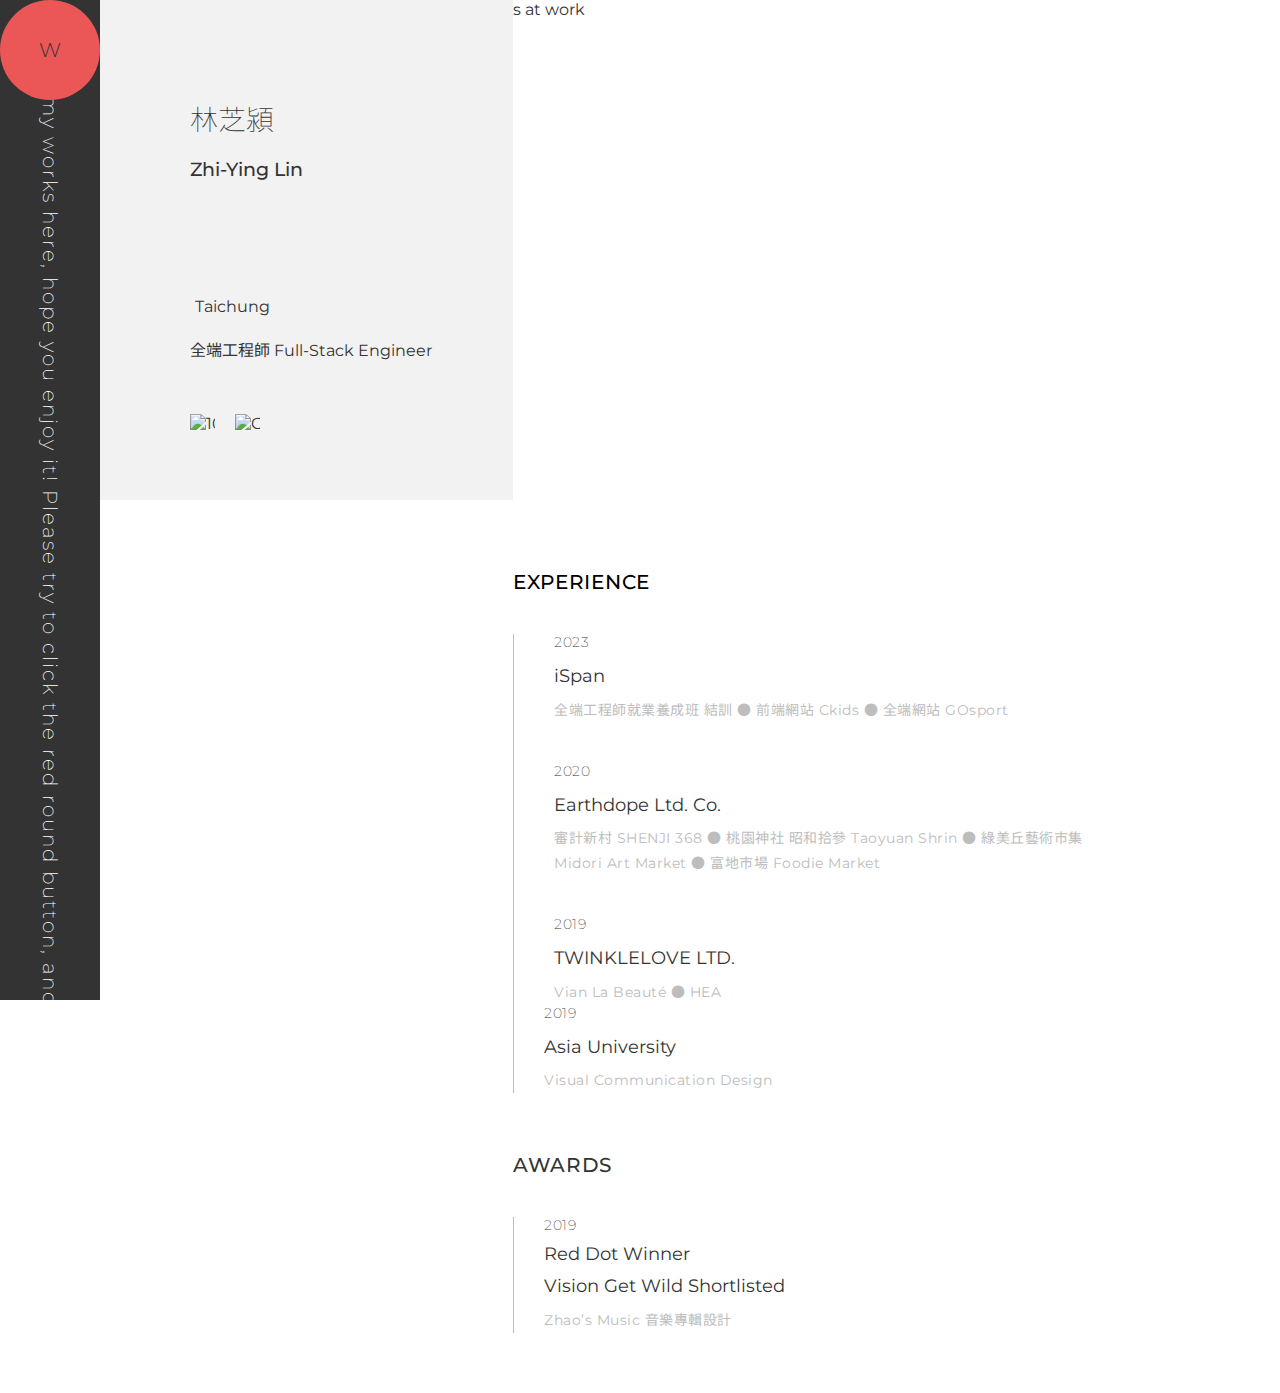
==== index.html @ 42dc17e5 "add href" ====
<!DOCTYPE html>
<html>
  <head>
    <meta charset="UTF-8">
    <meta http-equiv="X-UA-Compatible" content="IE=edge">
    <meta name="viewport" content="width=device-width, initial-scale=1.0">
    <!-- Web Title -->
    <title>0zzzzzz1</title>
    <link rel="icon" href="/img/web.ico" />
    <!-- CSS -->
    <link rel="stylesheet" href="./css/all.css" />
    <!-- Google font -->
    <link rel="preconnect" href="https://fonts.googleapis.com"><link rel="preconnect" href="https://fonts.gstatic.com" crossorigin><link href="https://fonts.googleapis.com/css2?family=Noto+Sans+JP&display=swap" rel="stylesheet">
    <link rel="preconnect" href="https://fonts.googleapis.com"><link rel="preconnect" href="https://fonts.gstatic.com" crossorigin><link href="https://fonts.googleapis.com/css2?family=Montserrat:wght@100;200;300;400;500;600;700&display=swap" rel="stylesheet">
    <!-- icon -->
    <script src="https://kit.fontawesome.com/eb952b4105.js" crossorigin="anonymous"></script>
  </head>
  <body>

    <!-- 切換頁面 -->
    <div class="btn toworks" onclick="changePage('works')">W</div>
    <div class="btn toabout" onclick="changePage('about')">A</div>

    <!-- 跑馬燈 -->
    <div class="marquee">
        <p>Welcome and wish you have a nice day. &#124;&#8226;&apos;-&apos;&#8226;&#41;&nbsp;&#10023; I'll be sharing my works here, hope you enjoy it! Please try to click the red round button, and you will arrive at the page where the works are displayed. &leftarrow; &leftarrow;</p>
    </div>

    <!-- 基本資料 -->
    <div class="page aboutPage">
        <div class="main" id="about">

            <!-- 基本資料 -->
            <div class="basic">
                <div>林芝潁</div>
                <div>Zhi-Ying Lin</div>
                <div>
                    <i class="fa-solid fa-location-dot" 
                       style="color: #333333; 
                              margin-right: 5px;"></i>
                    Taichung
                </div>
                <div>全端工程師 Full-Stack Engineer</div>
                <div class='linkImg'>
                    <a href="https://pda.104.com.tw/profile/share/6PsJTWOO7gX6XTLfc1FWSlxRNnK8OtLq" target="_blank">
                        <img src="./img/104.png" alt="104 Resume Link" />
                    </a>
                </div>
                <div class='linkImg'>
                    <a href="https://github.com/0zzzzzz1?tab=repositories" target="_blank">
                        <img src="./img/github.png" alt="GitHub Link" />
                    </a>
                </div>
                <div><img src="./img/0zzzzzz1.jpg" alt="photos at work"></div>
            </div>
    
            <!-- 經歷 -->
            <div class="experience extitle">EXPERIENCE</div>
            
            <!-- 容器 -->
            <div class="exBox">
                <!-- 左 -->
                <div class="exBox1">
                    <div class="exYear">2023</div>
                    <div class="exProject">iSpan</div>
                    <div class="exContent">全端工程師就業養成班 結訓 ● 前端網站 Ckids ● 全端網站 GOsport</div>
        
                    <div class="exYear">2020</div>
                    <div class="exProject">Earthdope Ltd. Co.</div>
                    <div class="exContent">審計新村 SHENJI 368 ● 桃園神社 昭和拾參 Taoyuan Shrin ● 綠美丘藝術市集 Midori Art Market ● 富地市場 Foodie Market</div>
        
                    <div class="exYear">2019</div>
                    <div class="exProject">TWINKLELOVE LTD.</div>
                    <div class="exContent">Vian La Beauté ● HEA</div>
                </div>
                <!-- 右 -->
                <div class="exBox2">
                    <div class="exLine">
                        <div class="exYear">2019</div>
                        <div class="exProject">Asia University</div>
                        <div class="exContent">Visual Communication Design</div>
                    </div>
                    
    
                    <div class="extitle">AWARDS</div>
                    <div class="exBox3">
                        <!-- 獎項 -->
                        <div class="exYear">2019</div>
                        <div class="exProject"><a href="https://www.red-dot.org/project/zhaos-music-40836" target="_blank">Red Dot Winner</a></div>
                        <div class="exProject">Vision Get Wild Shortlisted</div>
                        <div class="exContent">Zhao’s Music 音樂專輯設計<a href="" target="_blank"></a></div>
                    </div>
                </div>
            </div>
        </div>
    </div>

    <!-- 作品集 -->
    <div class="page worksPage">
        <div class="works" id="works">

            <!-- works Box -->
            <div class="worksBox">
    
                <!-- 全端作品 -->
                <div class="workBoxS">
                    <div class="worksImg">
                        <a href='https://youtu.be/n65f0qvzV4I' target="_blank"><img src='./img/works/Web_GOsport.jpg' /></a>
                    </div>
                    <div class="worksContent">
                        <p>GOsport ● Full-stack</p>
                        <p>2023</p>
                    </div>
                </div>
                <!-- 前端作品 -->
                <div class="workBoxS">
                    <div class="worksImg">
                        <a href='https://youtu.be/dIH7_GDLVnU' target="_blank"><img src='./img/works/Web_Ckids.jpg' /></a>    
                    </div>
                    <div class="worksContent">
                        <p>Ckids ● Front-end</p>
                        <p>2022</p>
                    </div>
                </div>
                <!-- 平面作品 -->
                <div class="workBoxL">
    
                    <div class="worksContent">
                        <p>Graphic Design</p>
                        <p>2019-2022</p>
                    </div>
    
                    <div class="graphicBox">
                        <div class="worksImg">
                            <img class='worksBanner' src="./img/works/Album_ZhaosMusic.jpg" />
                            <img class='worksHover' src="./img/works/hover/1_Zhaosmusic.jpg" />
                        </div>
                        <div class="worksImg">
                            <img src="./img/works/graphic_富地市場地圖.jpg">
                            <img class='worksHover' src="./img/works/hover/2_富地市場地圖指引.jpg" />
                        </div>
                        <div class="worksImg">
                            <img src="./img/works/graphic_綠美丘黑金派對招商.jpg">
                            <img class='worksHover' src="./img/works/hover/3_黑金派對.jpg" />
                        </div>
                        <div class="worksImg">
                            <img src="./img/works/graphic_橋上說書.jpg">
                            <img class='worksHover' src="./img/works/hover/4_橋上說書.jpg" />
                        </div>
                        <div class="worksImg">
                            <img src="./img/works/graphic_2022母親節.jpg">
                            <img class='worksHover' src="./img/works/hover/5_2022母親節文宣.jpg" />
                        </div>
                        <div class="worksImg">
                            <img src="./img/works/graphic_2022端午節.jpg">
                            <img class='worksHover' src="./img/works/hover/6_2022端午節文宣.jpg" />
                        </div>
                        <div class="worksImg">
                            <img src="./img/works/graphic_暮暮市集攤位地圖.jpg">
                            <img class='worksHover' src="./img/works/hover/7_暮暮攤位地圖指引.jpg" />
                        </div>
                        <div class="worksImg">
                            <img src="./img/works/LOGO_Yours.jpg">
                            <img class='worksHover' src="./img/works/hover/8_Yours.jpg" />
                        </div>
    
                        <div class="worksImg">
                            <img src="./img/works/product_神社繪馬.jpg">
                            <img class='worksHover' src="./img/works/hover/9_桃園神社繪馬.jpg" />
                        </div>
                        <div class="worksImg">
                            <img src="./img/works/graphic_綠美丘玩轉金典.jpg">
                            <img class='worksHover' src="./img/works/hover/10_玩轉金典聖誕.jpg" />
                        </div>
                        <div class="worksImg">
                            <img src="./img/works/graphic_2022勞動節.jpg">
                            <img class='worksHover' src="./img/works/hover/11_2022勞動節.jpg" />
                        </div>
                        <div class="worksImg">
                            <img src="./img/works/graphic_花水手慶典招商.jpg">
                            <img class='worksHover' src="./img/works/hover/12_元宇宙花手水.jpg" />
                        </div>
                        <div class="worksImg">
                            <img src="./img/works/graphic_2021中秋2.jpg">
                            <img class='worksHover' src="./img/works/hover/13_2021中秋節.jpg" />
                        </div>
                        <div class="worksImg">
                            <img src="./img/works/product_神社礦泉水.jpg">
                            <img class='worksHover' src="./img/works/hover/14_桃園神社礦泉水.jpg" />
                        </div>
                        <div class="worksImg">
                            <img src="./img/works/graphic_葶芙卡片設計.jpg">
                            <img class='worksHover' src="./img/works/hover/15_品牌邀卡.jpg" />
                        </div>
    
                        <div class="worksImg">
                            <img src="./img/works/LOGO_47studio.jpg">
                            <img class='worksHover' src="./img/works/hover/16_47studio.jpg" />
                        </div>
                        <div class="worksImg">
                            <img src="./img/works/LOGO_July Nailart.jpg">
                            <img class='worksHover' src="./img/works/hover/17_julynailart.jpg" />
                        </div>
                        <div class="worksImg">
                            <img src="./img/works/LOGO_富地魚市場.jpg">
                            <img class='worksHover' src="./img/works/hover/18_魚市場.jpg" />
                        </div>
                        <div class="worksImg">
                            <img src="./img/works/LOGO_GinaBon.jpg">
                            <img class='worksHover' src="./img/works/hover/19_ginabon.jpg" />
                        </div>
                        <div class="worksImg">
                            <img src="./img/works/LOGO_小蛋燒.jpg">
                            <img class='worksHover' src="./img/works/hover/20_小蛋燒.jpg" />
                        </div>
                        <div class="worksImg">
                            <img src="./img/works/graphic_如夢似幻服務台.jpg">
                            <img class='worksHover' src="./img/works/hover/21_綠美丘.jpg" />
                        </div>
                        <div class="worksImg">
                            <img src="./img/works/graphic_2021中秋.jpg">
                            <img class='worksHover' src="./img/works/hover/22_2022中秋節2.jpg" />
                        </div>
                        
                    </div>
                </div>
            </div>
        </div>
    </div>
  </body>

  <!-- iQuery -->
  <script src="https://code.jquery.com/jquery-3.6.0.min.js"></script>

  <script>

    // 在頁面加載後從 sessionStorage 中讀取滾動位置
    $(document).ready(function() {
        var scrollPosition = sessionStorage.getItem('scrollPosition');
        if (scrollPosition !== null) {
            $(window).scrollTop(scrollPosition);
        }
    });

    // 在重新載入頁面時更改 URL
    window.addEventListener('beforeunload', function() {
        location.replace("https://0zzzzzz1.github.io/0z1.workshop/");
    });

    // 隱藏 Works 按鈕
    $('.toabout').hide();

    // 作品頁面隱藏
    $('.worksPage').hide();

    // 切換頁面
    function changePage(page) {
    
        // 所有頁面隱藏
        // $('.page').hide();

        if (page === 'works') { 
            // 顯示作品集
            $('.aboutPage').hide();
            $('.worksPage').show();
            $('.toworks').hide();
            $('.toabout').show();

        } else if (page === 'about') {
            // 顯示基本資料
            $('.worksPage').hide();
            $('.aboutPage').show();
            $('.toabout').hide();
            $('.toworks').show();
        } 

        history.pushState(null, null, page);
    };

    // 隱藏作品說明圖
    $('.worksHover').hide();

    // 作品 hover 
    $(document).ready(function() { // after DOM ready 

        // 控制作品 hover
        $('.worksImg')
            .mouseenter(function(){
                $('.worksHover',this).show();
            })
            .mouseleave(function(){
                $('.worksHover',this).hide();
            })

    });
    
  
  </script>
</html>
---- css/all.css ----
a {
  text-decoration: none;
  color: rgb(51, 51, 51);
}

body {
  width: 100%;
  height: 100%;
  margin: 0px;
  padding: 0px;
  display: flex;
  overflow-x: hidden;
  position: relative;
  font-family: "Montserrat", "Noto Sans JP", sans-serif;
}

.marquee {
  color: rgb(255, 255, 255);
  overflow: hidden;
  position: fixed;
  top: 0;
  left: 0;
  z-index: 500;
  background-color: rgb(51, 51, 51);
  display: flex;
  justify-content: center;
  align-items: center;
}
@media (min-width: 768px) {
  .marquee {
    width: 100px;
    height: 100vh;
    padding-top: 100px;
  }
}
@media (max-width: 767px) {
  .marquee {
    width: calc(100% - 100px);
    height: 70px;
    padding-left: 100px;
  }
}
.marquee p {
  white-space: nowrap;
  font-family: "Montserrat", "Noto Sans JP", sans-serif;
  font-weight: 200;
  position: absolute;
  animation: scroll 30s linear infinite;
}
@media (min-width: 768px) {
  .marquee p {
    font-size: 20px;
    letter-spacing: 2px;
    writing-mode: vertical-lr;
    text-orientation: mixed;
  }
  @keyframes scroll {
    from {
      transform: translateY(100%);
    }
    to {
      transform: translateY(-100%);
    }
  }
}
@media (max-width: 767px) {
  .marquee p {
    font-size: 12px;
    letter-spacing: 0.5px;
  }
  @keyframes scroll {
    from {
      transform: translateX(100%);
    }
    to {
      transform: translateX(-100%);
    }
  }
}

.btn {
  display: flex;
  top: 0;
  left: 0;
  position: fixed;
  z-index: 600;
  border-radius: 50%;
  background-color: rgb(235, 87, 87);
  font-family: "Montserrat", "Noto Sans JP", sans-serif;
  font-weight: 300;
  letter-spacing: 5%;
  color: rgb(51, 51, 51);
  display: flex;
  align-items: center;
  justify-content: center;
  text-decoration: none;
  cursor: pointer;
}
@media (min-width: 768px) {
  .btn {
    width: 100px;
    height: 100px;
    font-size: 20px;
  }
}
@media (max-width: 767px) {
  .btn {
    width: 70px;
    height: 70px;
    font-size: 12px;
  }
}

.main {
  font-family: "Montserrat", "Noto Sans JP", sans-serif;
  font-weight: 400;
  position: relative;
  overflow-x: hidden;
}
@media (min-width: 1024px) {
  .main {
    width: calc(100vw - 100px);
    padding-left: 100px;
  }
}
@media (min-width: 768px) and (max-width: 1023px) {
  .main {
    width: calc(100vw - 100px);
    padding-left: 100px;
  }
}
@media (max-width: 767px) {
  .main {
    width: 100vw;
    padding-top: 70px;
  }
}
.main .basic {
  background-color: rgb(242, 242, 242);
}
@media (min-width: 768px) {
  .main .basic {
    width: 35%;
    height: 500px;
  }
  .main .basic i {
    width: 11px;
  }
}
@media (max-width: 767px) {
  .main .basic {
    padding-top: 320px;
    width: 100%;
    height: 170px;
  }
  .main .basic i {
    width: 7px;
  }
}
.main .basic div {
  margin: 0;
  color: rgb(51, 51, 51);
  width: 20%;
  position: absolute;
  font-family: "Montserrat", "Noto Sans JP", sans-serif;
  text-overflow: ellipsis;
  overflow: hidden;
  white-space: nowrap;
}
@media (min-width: 1440px) {
  .main .basic div {
    padding-left: 90px;
  }
  .main .basic div:nth-of-type(1) {
    font-size: 28px;
    line-height: 41px;
    letter-spacing: 8%;
    top: 100px;
    font-weight: 100;
  }
  .main .basic div:nth-of-type(2) {
    font-size: 19px;
    line-height: 32px;
    letter-spacing: 3%;
    top: 154px;
    font-weight: 500;
  }
  .main .basic div:nth-of-type(3) {
    font-size: 16px;
    line-height: 23px;
    letter-spacing: 3%;
    top: 351px;
  }
  .main .basic div:nth-of-type(4) {
    font-size: 16px;
    line-height: 23px;
    letter-spacing: 3%;
    top: 395px;
    white-space: pre-line;
  }
  .main .basic div:nth-of-type(5) {
    left: 373px;
    z-index: 99;
  }
  .main .basic div:nth-of-type(6) {
    left: 418px;
    z-index: 98;
  }
  .main .basic div:nth-of-type(7) {
    width: 65%;
    height: 500px;
    overflow: hidden;
    top: 0px;
    right: 0px;
    z-index: -1;
  }
  .main .basic div:nth-of-type(7) img {
    width: 100%;
    height: 100%;
    object-fit: cover;
  }
}
@media (min-width: 768px) and (max-width: 1439px) {
  .main .basic div {
    padding-left: 90px;
  }
  .main .basic div:nth-of-type(1) {
    font-size: 28px;
    line-height: 41px;
    letter-spacing: 8%;
    top: 100px;
    font-weight: 100;
  }
  .main .basic div:nth-of-type(2) {
    font-size: 19px;
    line-height: 32px;
    letter-spacing: 3%;
    top: 154px;
    font-weight: 500;
  }
  .main .basic div:nth-of-type(3) {
    font-size: 16px;
    line-height: 23px;
    letter-spacing: 3%;
    top: 295px;
  }
  .main .basic div:nth-of-type(4) {
    font-size: 16px;
    line-height: 23px;
    letter-spacing: 3%;
    top: 339px;
    white-space: pre-line;
  }
  .main .basic div:nth-of-type(6) {
    left: 145px;
  }
  .main .basic div:nth-of-type(7) {
    width: 65%;
    height: 500px;
    overflow: hidden;
    top: 0px;
    right: 0px;
    z-index: -1;
  }
  .main .basic div:nth-of-type(7) img {
    width: 100%;
    height: 100%;
    object-fit: cover;
  }
}
@media (max-width: 767px) {
  .main .basic div {
    padding-left: 40px;
  }
  .main .basic div:nth-of-type(1) {
    font-size: 18px;
    line-height: 26.64px;
    letter-spacing: 1.2px;
    top: 420px;
    font-weight: 400;
  }
  .main .basic div:nth-of-type(2) {
    font-size: 12px;
    line-height: 17.76px;
    letter-spacing: 0.5px;
    top: 426px;
    left: 67px;
    font-weight: 500;
  }
  .main .basic div:nth-of-type(3) {
    width: auto;
    font-size: 12px;
    line-height: 17.7px;
    letter-spacing: 0.2px;
    top: 484px;
    overflow: visible;
  }
  .main .basic div:nth-of-type(4) {
    width: 50%;
    height: auto;
    font-size: 12px;
    line-height: 17.7px;
    letter-spacing: 0.5px;
    top: 512px;
    white-space: nowrap;
    overflow-wrap: break-word;
  }
  .main .basic div:nth-of-type(5) {
    right: 75px;
  }
  .main .basic div:nth-of-type(6) {
    right: 40px;
  }
  .main .basic div:nth-of-type(7) {
    padding-left: 0px;
    width: 100vw;
    height: 320px;
    overflow: hidden;
    top: 70px;
    right: 0;
    z-index: 300;
  }
  .main .basic div:nth-of-type(7) img {
    width: 100%;
    height: 100%;
    object-fit: cover;
  }
}
.main .basic .linkImg {
  width: 25px;
  height: 25px;
}
@media (min-width: 1440px) {
  .main .basic .linkImg {
    top: 395px;
  }
}
@media (min-width: 768px) and (max-width: 1439px) {
  .main .basic .linkImg {
    top: 414px;
  }
}
@media (max-width: 767px) {
  .main .basic .linkImg {
    width: 20px;
    height: 20px;
    top: 512px;
  }
}
.main .basic .linkImg a {
  width: 100%;
  height: 100%;
  display: block;
}
.main .basic .linkImg img {
  width: 100%;
  height: 100%;
  object-fit: cover;
  cursor: pointer;
}
.main .experience {
  position: relative;
  top: 70px;
  left: 35%;
}
@media (min-width: 768px) and (max-width: 1023px) {
  .main .experience {
    left: 90px;
  }
}
@media (max-width: 767px) {
  .main .experience {
    top: 50px;
    left: 40px;
  }
}
.main .extitle {
  font-weight: 500;
}
@media (min-width: 768px) {
  .main .extitle {
    font-size: 20px;
    line-height: 24px;
    letter-spacing: 0.7px;
  }
}
@media (max-width: 767px) {
  .main .extitle {
    font-size: 12px;
    line-height: 15.6px;
    letter-spacing: 0.5px;
  }
}
.main .exBox {
  margin-bottom: 130px;
}
@media (min-width: 1440px) {
  .main .exBox {
    display: grid;
    grid-template-columns: 60% 40%;
    width: 65%;
    margin-top: 40px;
    position: relative;
    top: 70px;
    left: 35%;
  }
}
@media (min-width: 1024px) and (max-width: 1439px) {
  .main .exBox {
    width: 65%;
    margin-top: 40px;
    position: relative;
    top: 70px;
    left: 35%;
  }
}
@media (min-width: 768px) and (max-width: 1023px) {
  .main .exBox {
    width: calc(100% - 190px);
    margin-top: 40px;
    position: relative;
    top: 70px;
    left: 90px;
  }
}
@media (max-width: 767px) {
  .main .exBox {
    width: calc(100% - 80px);
    margin-top: 40px;
    position: relative;
    top: 50px;
    left: 40px;
  }
}
.main .exBox .exBox1 {
  width: 100%;
  border-left: solid 0.5px rgb(189, 189, 189);
}
@media (min-width: 768px) {
  .main .exBox .exBox1 div {
    padding-left: 40px;
    padding-right: 40px;
  }
}
@media (max-width: 767px) {
  .main .exBox .exBox1 div.exProject, .main .exBox .exBox1 div.exContent {
    padding-left: 30px;
    padding-right: 40px;
  }
}
.main .exBox .exBox1 div {
  text-overflow: ellipsis;
  overflow: hidden;
  white-space: nowrap;
}
.main .exBox .exBox2 {
  width: 100%;
  padding-right: 40px;
  text-overflow: ellipsis;
  overflow: hidden;
  white-space: nowrap;
}
.main .exBox .exBox2 .exLine {
  border-left: solid 0.5px rgb(189, 189, 189);
  padding-left: 30px;
}
@media (max-width: 1023px) {
  .main .exBox .exBox2 .exLine {
    padding-top: 40px;
  }
}
@media (max-width: 767px) {
  .main .exBox .exBox2 .exProject {
    margin-top: 0px;
  }
}
.main .exBox .exBox2 .extitle {
  margin-top: 60px;
  padding-left: 0px;
  margin-left: 0px;
  height: auto;
}
.main .exBox .exBox2 .exBox3 {
  padding-left: 30px;
  margin-left: 0px;
  padding-right: 40px;
  width: calc(100% - 80px);
  border-left: solid 0.5px rgb(189, 189, 189);
  margin-top: 40px;
  position: relative;
}
.main .exBox .exBox2 .exBox3 .exProject:last-child {
  margin-top: 10px;
}
.main .exBox .exBox2 .exBox3 .exProject {
  margin-top: 10px;
}
.main .exBox div {
  color: rgb(51, 51, 51);
  position: relative;
}
.main .exBox div.exYear {
  margin-top: 40px;
  color: rgb(51, 51, 51);
  font-weight: 200;
}
@media (min-width: 768px) {
  .main .exBox div.exYear {
    font-size: 14px;
    line-height: 17px;
    letter-spacing: 0.7px;
  }
}
@media (max-width: 767px) {
  .main .exBox div.exYear {
    position: absolute;
    right: 0;
    font-size: 12px;
    line-height: 14.4px;
    letter-spacing: 0.5px;
  }
}
.main .exBox div.exYear:first-child {
  margin-top: 0px;
}
@media (min-width: 768px) {
  .main .exBox div.exProject {
    font-size: 18px;
    line-height: 21.6px;
    margin-top: 15px;
  }
}
@media (max-width: 767px) {
  .main .exBox div.exProject {
    font-size: 14px;
    line-height: 15.6px;
    margin-top: 40px;
  }
}
.main .exBox div.exContent {
  color: rgb(189, 189, 189);
  margin-top: 10px;
  width: 70%;
  overflow: visible;
  white-space: break-spaces;
  font-weight: 400;
}
@media (min-width: 768px) {
  .main .exBox div.exContent {
    font-size: 14px;
    line-height: 25px;
    letter-spacing: 0.5px;
  }
}
@media (max-width: 767px) {
  .main .exBox div.exContent {
    font-size: 12px;
    line-height: 20px;
    letter-spacing: 0.2px;
  }
}

.works {
  margin-top: 80px;
  margin-left: 100px;
  margin-bottom: 100px;
  font-family: "Montserrat", "Noto Sans JP", sans-serif;
  color: rgb(51, 51, 51);
}
@media (min-width: 768px) and (max-width: 1023px) {
  .works {
    margin-top: 60px;
    margin-bottom: 60px;
  }
}
@media (max-width: 767px) {
  .works {
    margin-left: 0px;
    margin-top: 100px;
    margin-bottom: 50px;
  }
}
@media (min-width: 1024px) {
  .works {
    font-size: 20px;
    line-height: 21px;
    letter-spacing: 0.5px;
  }
}
@media (min-width: 768px) and (max-width: 1023px) {
  .works {
    font-size: 16px;
    line-height: 17px;
    letter-spacing: 0.2px;
  }
}
@media (max-width: 767px) {
  .works {
    font-size: 12px;
    line-height: 14.4px;
    letter-spacing: 0.1px;
  }
}
.works .worksBox {
  overflow-x: hidden;
  display: flex;
  justify-content: center;
  flex-wrap: wrap;
}
.works .worksBox .worksContent {
  display: flex;
  align-items: center;
  justify-content: space-between;
  padding-left: 30px;
  padding-right: 30px;
}
@media (min-width: 1024px) {
  .works .worksBox .worksContent {
    height: 70px;
  }
}
@media (min-width: 768px) and (max-width: 1023px) {
  .works .worksBox .worksContent {
    height: 55px;
  }
}
@media (max-width: 767px) {
  .works .worksBox .worksContent {
    height: 40px;
  }
}
.works .worksBox .worksContent p:nth-of-type(1) {
  text-overflow: ellipsis;
  overflow: hidden;
  white-space: nowrap;
}
@media (min-width: 768px) {
  .works .worksBox .workBoxS {
    width: 43.5%;
  }
}
@media (max-width: 767px) {
  .works .worksBox .workBoxS {
    width: 89.8%;
  }
}
.works .worksBox .workBoxS .worksImg img {
  width: 100%;
  object-fit: cover;
  object-position: 0% 50%;
}
@media (min-width: 768px) {
  .works .worksBox .workBoxS:nth-child(2) {
    margin-left: 2.8%;
  }
}
@media (max-width: 767px) {
  .works .worksBox .workBoxS:nth-child(2) {
    margin-top: 30px;
  }
}
.works .worksBox .workBoxS .worksContent {
  margin-top: 10px;
  border-bottom: solid 0.5px rgb(51, 51, 51);
  border-right: solid 0.5px rgb(51, 51, 51);
  border-left: solid 0.5px rgb(51, 51, 51);
}
.works .worksBox .workBoxL {
  width: 89.8%;
  margin-top: 70px;
  display: flex;
  flex-flow: wrap;
}
@media (min-width: 768px) and (max-width: 1023px) {
  .works .worksBox .workBoxL {
    margin-top: 50px;
  }
}
@media (max-width: 767px) {
  .works .worksBox .workBoxL {
    margin-top: 50px;
  }
}
.works .worksBox .workBoxL .worksContent {
  width: 100%;
  margin-bottom: 10px;
  border-top: solid 0.5px rgb(51, 51, 51);
  border-right: solid 0.5px rgb(51, 51, 51);
  border-left: solid 0.5px rgb(51, 51, 51);
}
.works .worksBox .workBoxL .graphicBox {
  width: 100%;
  column-gap: 0px;
  background-color: rgb(242, 242, 242);
}
@media (min-width: 1024px) {
  .works .worksBox .workBoxL .graphicBox {
    column-count: 3;
  }
}
@media (min-width: 768px) and (max-width: 1023px) {
  .works .worksBox .workBoxL .graphicBox {
    column-count: 2;
  }
}
@media (max-width: 767px) {
  .works .worksBox .workBoxL .graphicBox {
    column-count: 1;
  }
}
.works .worksBox .workBoxL .graphicBox .worksImg {
  box-sizing: content-box;
  break-inside: avoid;
  position: relative;
}
.works .worksBox .workBoxL .graphicBox .worksImg img {
  width: 100%;
  height: 100%;
  object-fit: cover;
  object-position: 50% 50%;
  display: block;
}
.works .worksBox .workBoxL .graphicBox .worksImg .worksHover {
  position: absolute;
  top: 0;
  width: 100%;
  z-index: 100;
}

/*# sourceMappingURL=all.css.map */
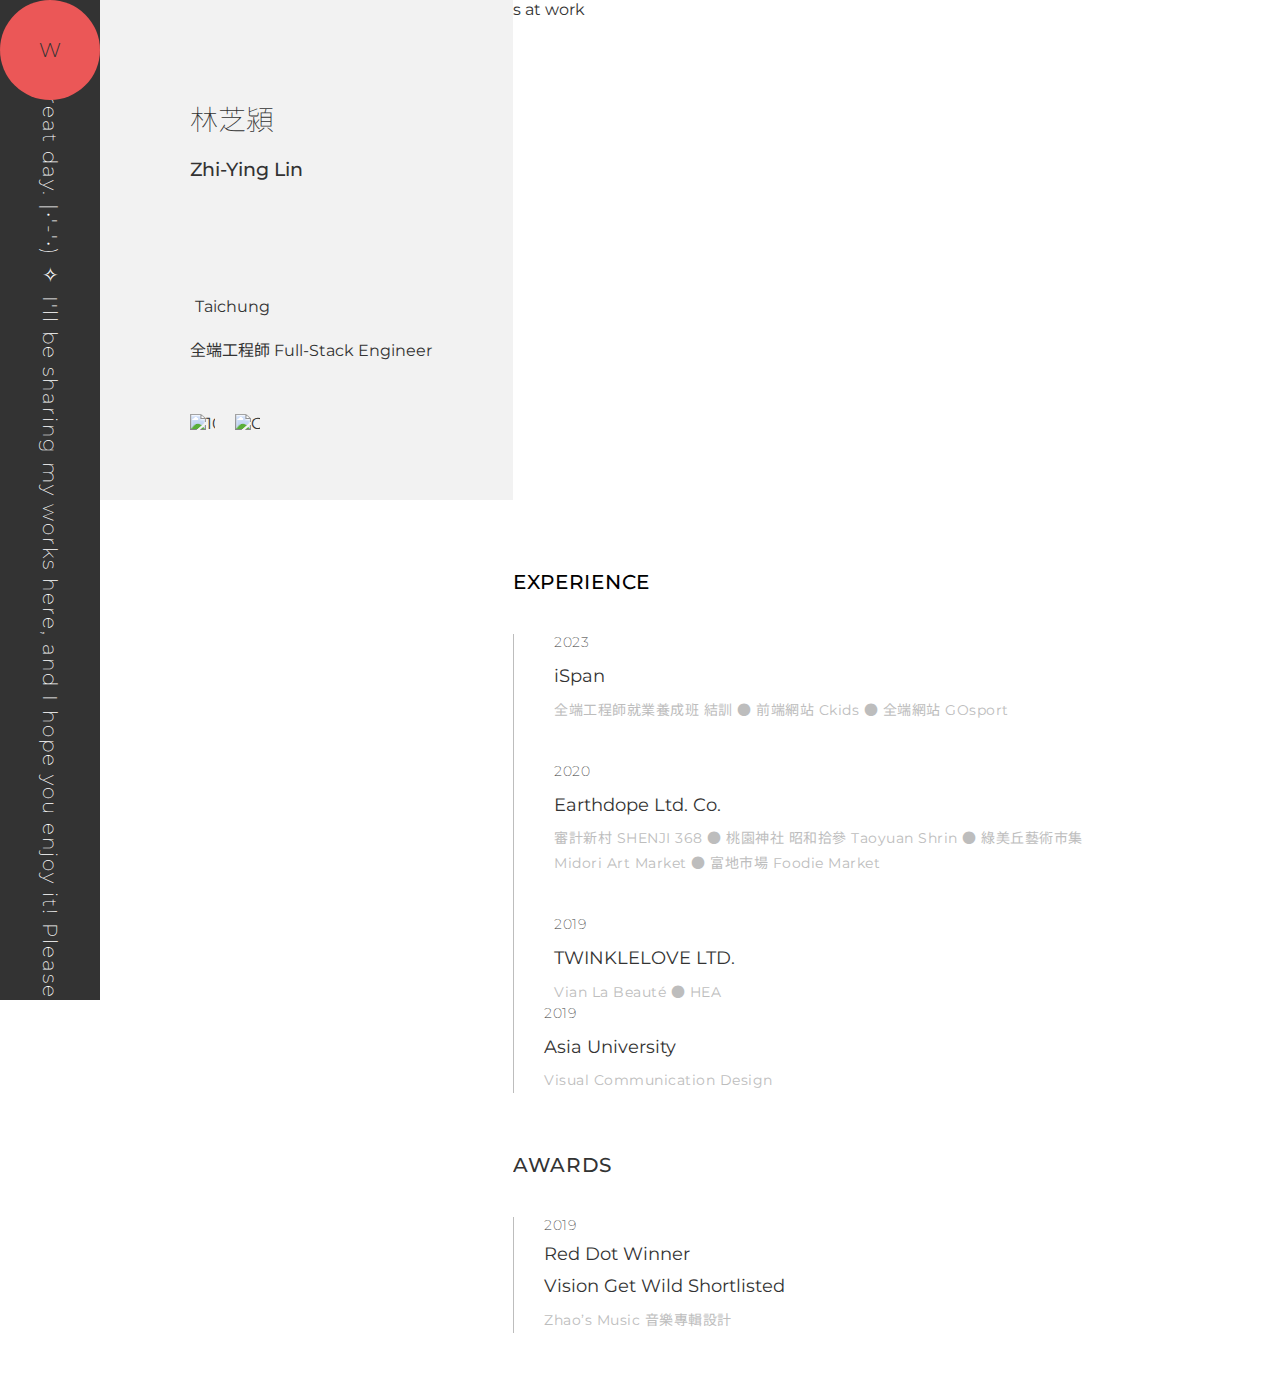
==== commit 4197fb7e: "cancel scroll-y" ====
--- a/index.html
+++ b/index.html
@@ -23,7 +23,7 @@
 
     <!-- 跑馬燈 -->
     <div class="marquee">
-        <p>Welcome and wish you have a nice day. &#124;&#8226;&apos;-&apos;&#8226;&#41;&nbsp;&#10023; I'll be sharing my works here, hope you enjoy it! Please try to click the red round button, and you will arrive at the page where the works are displayed. &leftarrow; &leftarrow;</p>
+        <p>Welcome! I hope you're having a great day. &#124;&#8226;&apos;-&apos;&#8226;&#41;&nbsp;&#10023; I'll be sharing my works here, and I hope you enjoy it! Please click the red button to see it. &leftarrow; &leftarrow; &leftarrow;</p>
     </div>
 
     <!-- 基本資料 -->
@@ -235,12 +235,12 @@
   <script>
 
     // 在頁面加載後從 sessionStorage 中讀取滾動位置
-    $(document).ready(function() {
-        var scrollPosition = sessionStorage.getItem('scrollPosition');
-        if (scrollPosition !== null) {
-            $(window).scrollTop(scrollPosition);
-        }
-    });
+    // $(document).ready(function() {
+    //     var scrollPosition = sessionStorage.getItem('scrollPosition');
+    //     if (scrollPosition !== null) {
+    //         $(window).scrollTop(scrollPosition);
+    //     }
+    // });
 
     // 在重新載入頁面時更改 URL
     window.addEventListener('beforeunload', function() {
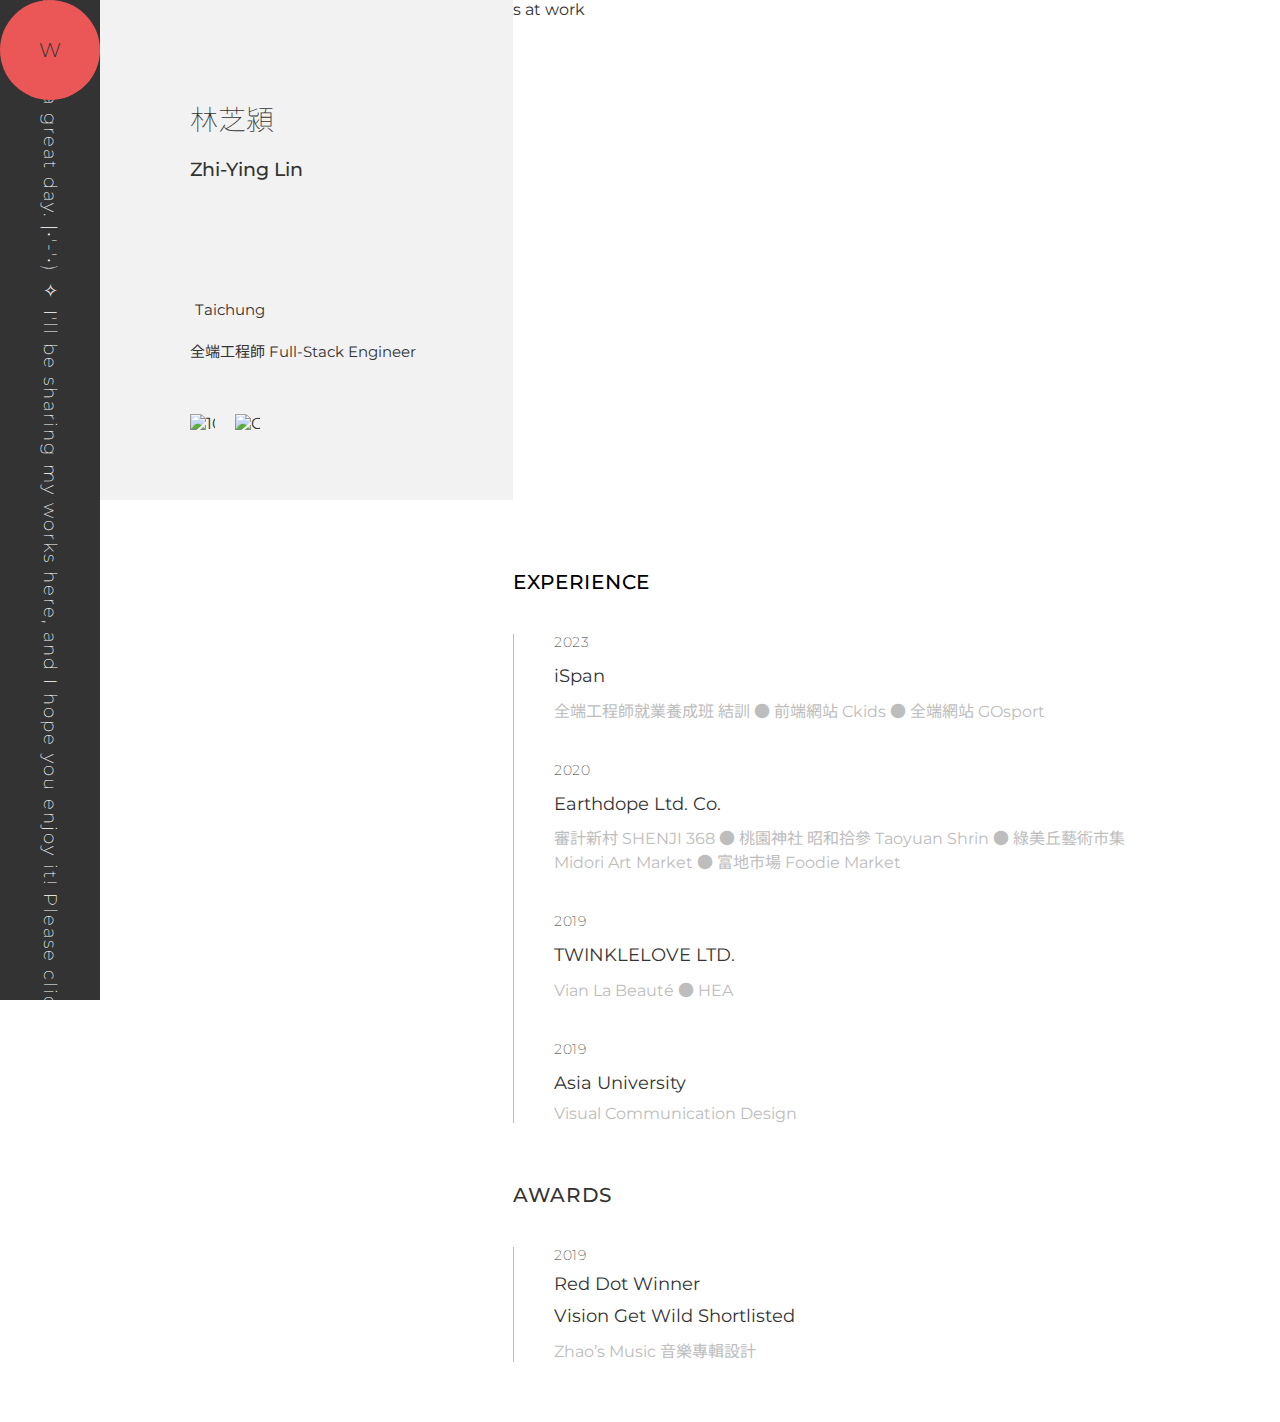
==== commit 5bbd0afa: "change 104 link" ====
--- a/index.html
+++ b/index.html
@@ -42,7 +42,7 @@
                 </div>
                 <div>全端工程師 Full-Stack Engineer</div>
                 <div class='linkImg'>
-                    <a href="https://pda.104.com.tw/profile/share/6PsJTWOO7gX6XTLfc1FWSlxRNnK8OtLq" target="_blank">
+                    <a href="https://pda.104.com.tw/profile/share/bFgohzYiBeM64TuWPzGf12tsYiaAyfgz" target="_blank">
                         <img src="./img/104.png" alt="104 Resume Link" />
                     </a>
                 </div>
@@ -105,23 +105,45 @@
                 <!-- 全端作品 -->
                 <div class="workBoxS">
                     <div class="worksImg">
-                        <a href='https://youtu.be/n65f0qvzV4I' target="_blank"><img src='./img/works/Web_GOsport.jpg' /></a>
-                    </div>
-                    <div class="worksContent">
-                        <p>GOsport ● Full-stack</p>
+                        <!-- <a href='https://youtu.be/TwbtnspfFtw' target="_blank"><img src='./img/works/Web_GOsport.jpg' /></a> -->
+                        <video src="./img/video/Display_0619拷貝.mp4" width="100%" height="auto" controls></video>
+                    </div>
+                    <div class="worksContent">
+                        <p>GOsport ● Full-stack & UI Design</p>
                         <p>2023</p>
                     </div>
                 </div>
                 <!-- 前端作品 -->
                 <div class="workBoxS">
                     <div class="worksImg">
-                        <a href='https://youtu.be/dIH7_GDLVnU' target="_blank"><img src='./img/works/Web_Ckids.jpg' /></a>    
+                        <!-- <a href='https://0zzzzzz1.github.io/Ckids/' target="_blank"><img src='./img/works/Web_Ckids.jpg' /></a>     -->
+                        <video src="./img/video/Display_0316_3拷貝.mp4" width="100%" height="auto" controls></video>
                     </div>
                     <div class="worksContent">
                         <p>Ckids ● Front-end</p>
                         <p>2022</p>
                     </div>
                 </div>
+                <!-- UI 作品 -->
+                <div class="workBoxS">
+                    <div class="worksImg">
+                        <video src="./img/video/家扶.mp4" width="100%" height="auto" controls></video>
+                    </div>
+                    <div class="worksContent">
+                        <p>家扶網站練習 ● UI Design</p>
+                        <p>2020</p>
+                    </div>
+                </div>
+                <!-- <div class="workBoxS">
+                    <div class="worksImg">
+                        <video src="./img/video/HEA拷貝.mp4" width="100%" height="auto" controls></video>
+                    </div>
+                    <div class="worksContent">
+                        <p>HEA網站 ● UI Design</p>
+                        <p>2020</p>
+                    </div>
+                </div> -->
+
                 <!-- 平面作品 -->
                 <div class="workBoxL">
     
--- a/css/all.css
+++ b/css/all.css
@@ -49,7 +49,7 @@
 }
 @media (min-width: 768px) {
   .marquee p {
-    font-size: 20px;
+    font-size: 18px;
     letter-spacing: 2px;
     writing-mode: vertical-lr;
     text-orientation: mixed;
@@ -239,20 +239,24 @@
     font-weight: 500;
   }
   .main .basic div:nth-of-type(3) {
-    font-size: 16px;
+    font-size: 15px;
     line-height: 23px;
     letter-spacing: 3%;
-    top: 295px;
+    top: 298px;
   }
   .main .basic div:nth-of-type(4) {
-    font-size: 16px;
+    font-size: 15px;
     line-height: 23px;
     letter-spacing: 3%;
-    top: 339px;
+    top: 340px;
     white-space: pre-line;
+  }
+  .main .basic div:nth-of-type(5) {
+    z-index: 99;
   }
   .main .basic div:nth-of-type(6) {
     left: 145px;
+    z-index: 98;
   }
   .main .basic div:nth-of-type(7) {
     width: 65%;
@@ -307,9 +311,11 @@
   }
   .main .basic div:nth-of-type(5) {
     right: 75px;
+    z-index: 99;
   }
   .main .basic div:nth-of-type(6) {
     right: 40px;
+    z-index: 98;
   }
   .main .basic div:nth-of-type(7) {
     padding-left: 0px;
@@ -439,13 +445,13 @@
 @media (min-width: 768px) {
   .main .exBox .exBox1 div {
     padding-left: 40px;
-    padding-right: 40px;
   }
 }
 @media (max-width: 767px) {
   .main .exBox .exBox1 div.exProject, .main .exBox .exBox1 div.exContent {
+    width: calc(100% - 90px);
     padding-left: 30px;
-    padding-right: 40px;
+    padding-right: 60px;
   }
 }
 .main .exBox .exBox1 div {
@@ -462,9 +468,9 @@
 }
 .main .exBox .exBox2 .exLine {
   border-left: solid 0.5px rgb(189, 189, 189);
-  padding-left: 30px;
-}
-@media (max-width: 1023px) {
+  padding-left: 40px;
+}
+@media (max-width: 1440px) {
   .main .exBox .exBox2 .exLine {
     padding-top: 40px;
   }
@@ -481,7 +487,7 @@
   height: auto;
 }
 .main .exBox .exBox2 .exBox3 {
-  padding-left: 30px;
+  padding-left: 40px;
   margin-left: 0px;
   padding-right: 40px;
   width: calc(100% - 80px);
@@ -540,13 +546,18 @@
 .main .exBox div.exContent {
   color: rgb(189, 189, 189);
   margin-top: 10px;
-  width: 70%;
   overflow: visible;
   white-space: break-spaces;
   font-weight: 400;
 }
-@media (min-width: 768px) {
+@media (min-width: 1024px) {
   .main .exBox div.exContent {
+    width: 80%;
+  }
+}
+@media (min-width: 768px) and (max-width: 1023px) {
+  .main .exBox div.exContent {
+    width: 95%;
     font-size: 14px;
     line-height: 25px;
     letter-spacing: 0.5px;
@@ -566,6 +577,7 @@
   margin-bottom: 100px;
   font-family: "Montserrat", "Noto Sans JP", sans-serif;
   color: rgb(51, 51, 51);
+  font-weight: 300;
 }
 @media (min-width: 768px) and (max-width: 1023px) {
   .works {
@@ -576,7 +588,7 @@
 @media (max-width: 767px) {
   .works {
     margin-left: 0px;
-    margin-top: 100px;
+    margin-top: 110px;
     margin-bottom: 50px;
   }
 }
@@ -627,6 +639,8 @@
 @media (max-width: 767px) {
   .works .worksBox .worksContent {
     height: 40px;
+    padding-left: 20px;
+    padding-right: 20px;
   }
 }
 .works .worksBox .worksContent p:nth-of-type(1) {
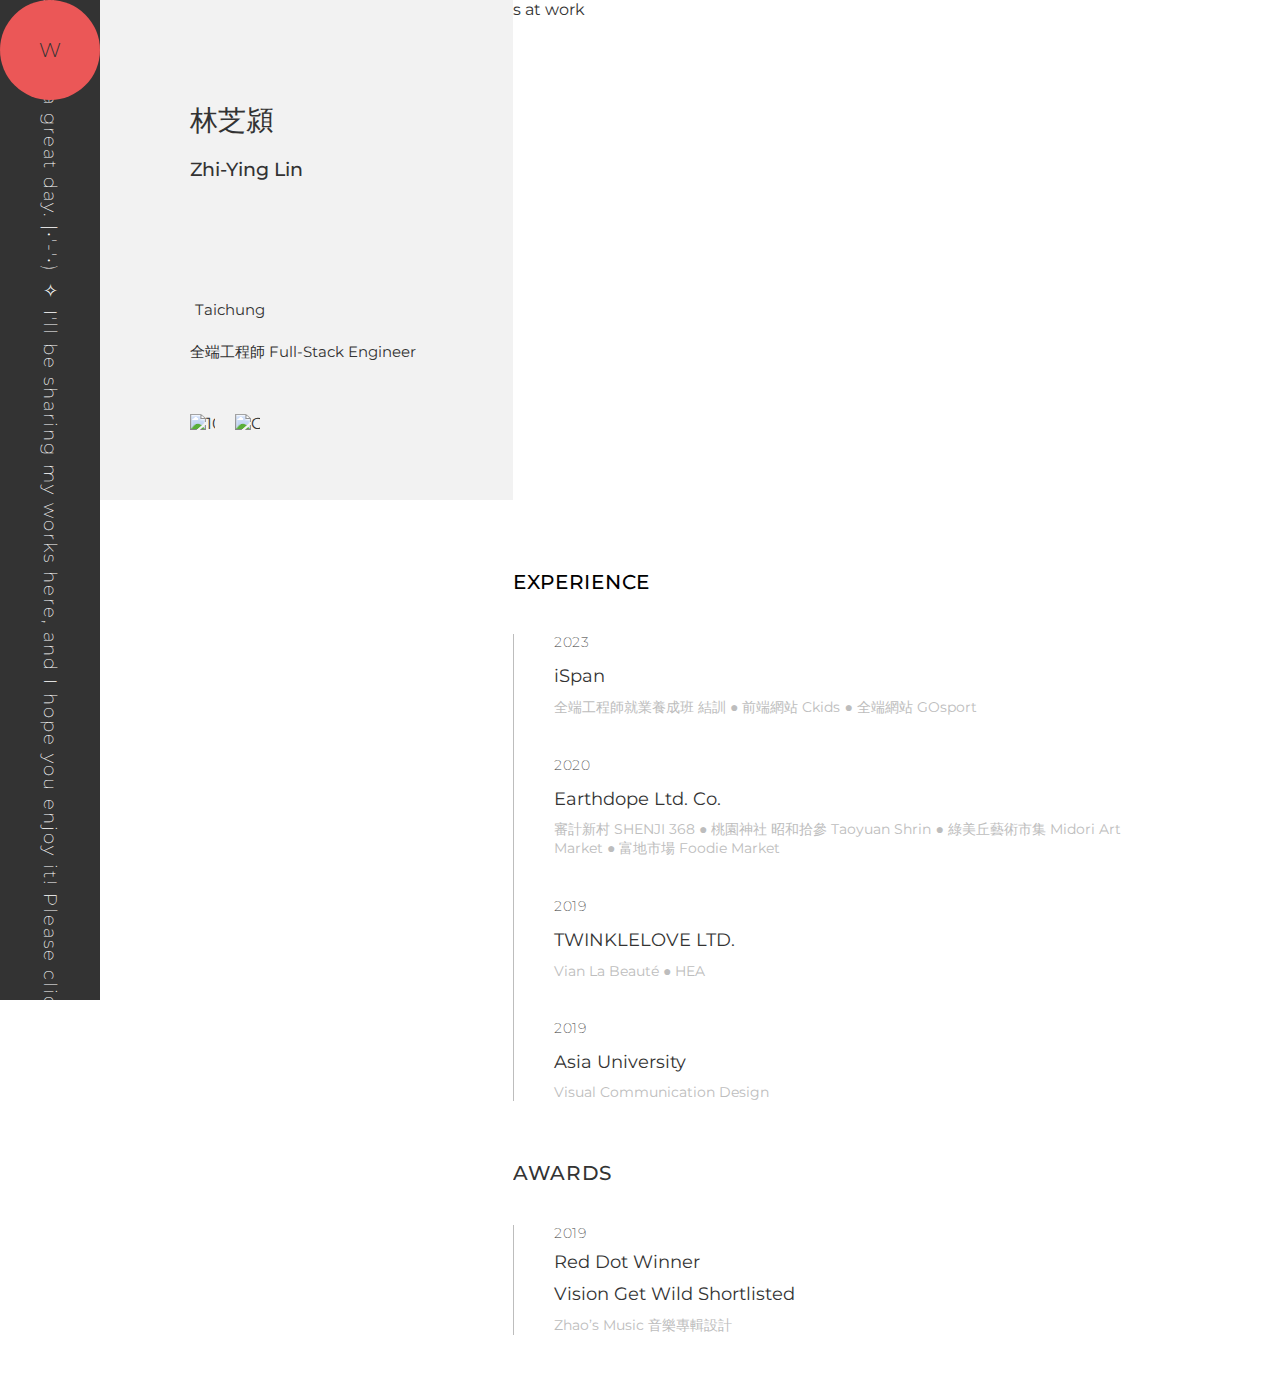
==== commit 4dcb5e83: "fix padding-left of experience text & google font link" ====
--- a/index.html
+++ b/index.html
@@ -10,7 +10,9 @@
     <!-- CSS -->
     <link rel="stylesheet" href="./css/all.css" />
     <!-- Google font -->
-    <link rel="preconnect" href="https://fonts.googleapis.com"><link rel="preconnect" href="https://fonts.gstatic.com" crossorigin><link href="https://fonts.googleapis.com/css2?family=Noto+Sans+JP&display=swap" rel="stylesheet">
+    <link rel="preconnect" href="https://fonts.googleapis.com">
+<link rel="preconnect" href="https://fonts.gstatic.com" crossorigin>
+<link href="https://fonts.googleapis.com/css2?family=Inter:wght@100;200;300;400;500;600;700;800;900&family=Noto+Sans:ital,wght@0,100;0,200;0,300;0,400;0,500;0,600;0,700;0,800;0,900;1,100;1,200;1,300;1,400;1,500;1,600;1,700;1,800;1,900&display=swap" rel="stylesheet">
     <link rel="preconnect" href="https://fonts.googleapis.com"><link rel="preconnect" href="https://fonts.gstatic.com" crossorigin><link href="https://fonts.googleapis.com/css2?family=Montserrat:wght@100;200;300;400;500;600;700&display=swap" rel="stylesheet">
     <!-- icon -->
     <script src="https://kit.fontawesome.com/eb952b4105.js" crossorigin="anonymous"></script>
@@ -106,7 +108,8 @@
                 <div class="workBoxS">
                     <div class="worksImg">
                         <!-- <a href='https://youtu.be/TwbtnspfFtw' target="_blank"><img src='./img/works/Web_GOsport.jpg' /></a> -->
-                        <video src="./img/video/Display_0619拷貝.mp4" width="100%" height="auto" controls></video>
+                        <video src="./img/video/Display_0619拷貝.mp4" width="100%" height="auto" controls
+                               preload='auto' type="video/mp4" poster="./img/works/Web_GOsport.jpg"></video>
                     </div>
                     <div class="worksContent">
                         <p>GOsport ● Full-stack & UI Design</p>
@@ -117,7 +120,8 @@
                 <div class="workBoxS">
                     <div class="worksImg">
                         <!-- <a href='https://0zzzzzz1.github.io/Ckids/' target="_blank"><img src='./img/works/Web_Ckids.jpg' /></a>     -->
-                        <video src="./img/video/Display_0316_3拷貝.mp4" width="100%" height="auto" controls></video>
+                        <video src="./img/video/Display_0316_3拷貝.mp4" width="100%" height="auto" controls
+                               preload='auto' type="video/mp4" poster="./img/works/Web_Ckids.jpg"></video>
                     </div>
                     <div class="worksContent">
                         <p>Ckids ● Front-end</p>
@@ -127,7 +131,8 @@
                 <!-- UI 作品 -->
                 <div class="workBoxS">
                     <div class="worksImg">
-                        <video src="./img/video/家扶.mp4" width="100%" height="auto" controls></video>
+                        <video src="./img/video/家扶.mp4" width="100%" height="auto" controls
+                               preload='auto' type="video/mp4" ></video>
                     </div>
                     <div class="worksContent">
                         <p>家扶網站練習 ● UI Design</p>
--- a/css/all.css
+++ b/css/all.css
@@ -476,6 +476,11 @@
   }
 }
 @media (max-width: 767px) {
+  .main .exBox .exBox2 .exLine {
+    padding-left: 30px;
+  }
+}
+@media (max-width: 767px) {
   .main .exBox .exBox2 .exProject {
     margin-top: 0px;
   }
@@ -501,6 +506,11 @@
 .main .exBox .exBox2 .exBox3 .exProject {
   margin-top: 10px;
 }
+@media (max-width: 767px) {
+  .main .exBox .exBox2 .exBox3 {
+    padding-left: 30px;
+  }
+}
 .main .exBox div {
   color: rgb(51, 51, 51);
   position: relative;
@@ -549,6 +559,7 @@
   overflow: visible;
   white-space: break-spaces;
   font-weight: 400;
+  font-size: 14px;
 }
 @media (min-width: 1024px) {
   .main .exBox div.exContent {
@@ -648,9 +659,12 @@
   overflow: hidden;
   white-space: nowrap;
 }
+.works .worksBox .workBoxS {
+  margin-top: 50px;
+}
 @media (min-width: 768px) {
   .works .worksBox .workBoxS {
-    width: 43.5%;
+    width: 28%;
   }
 }
 @media (max-width: 767px) {
@@ -663,13 +677,16 @@
   object-fit: cover;
   object-position: 0% 50%;
 }
-@media (min-width: 768px) {
-  .works .worksBox .workBoxS:nth-child(2) {
+.works .worksBox .workBoxS .worksImg img video {
+  width: 100%;
+}
+@media (min-width: 768px) {
+  .works .worksBox .workBoxS:nth-child(2), .works .worksBox .workBoxS:nth-child(3) {
     margin-left: 2.8%;
   }
 }
 @media (max-width: 767px) {
-  .works .worksBox .workBoxS:nth-child(2) {
+  .works .worksBox .workBoxS:nth-child(2), .works .worksBox .workBoxS:nth-child(3) {
     margin-top: 30px;
   }
 }
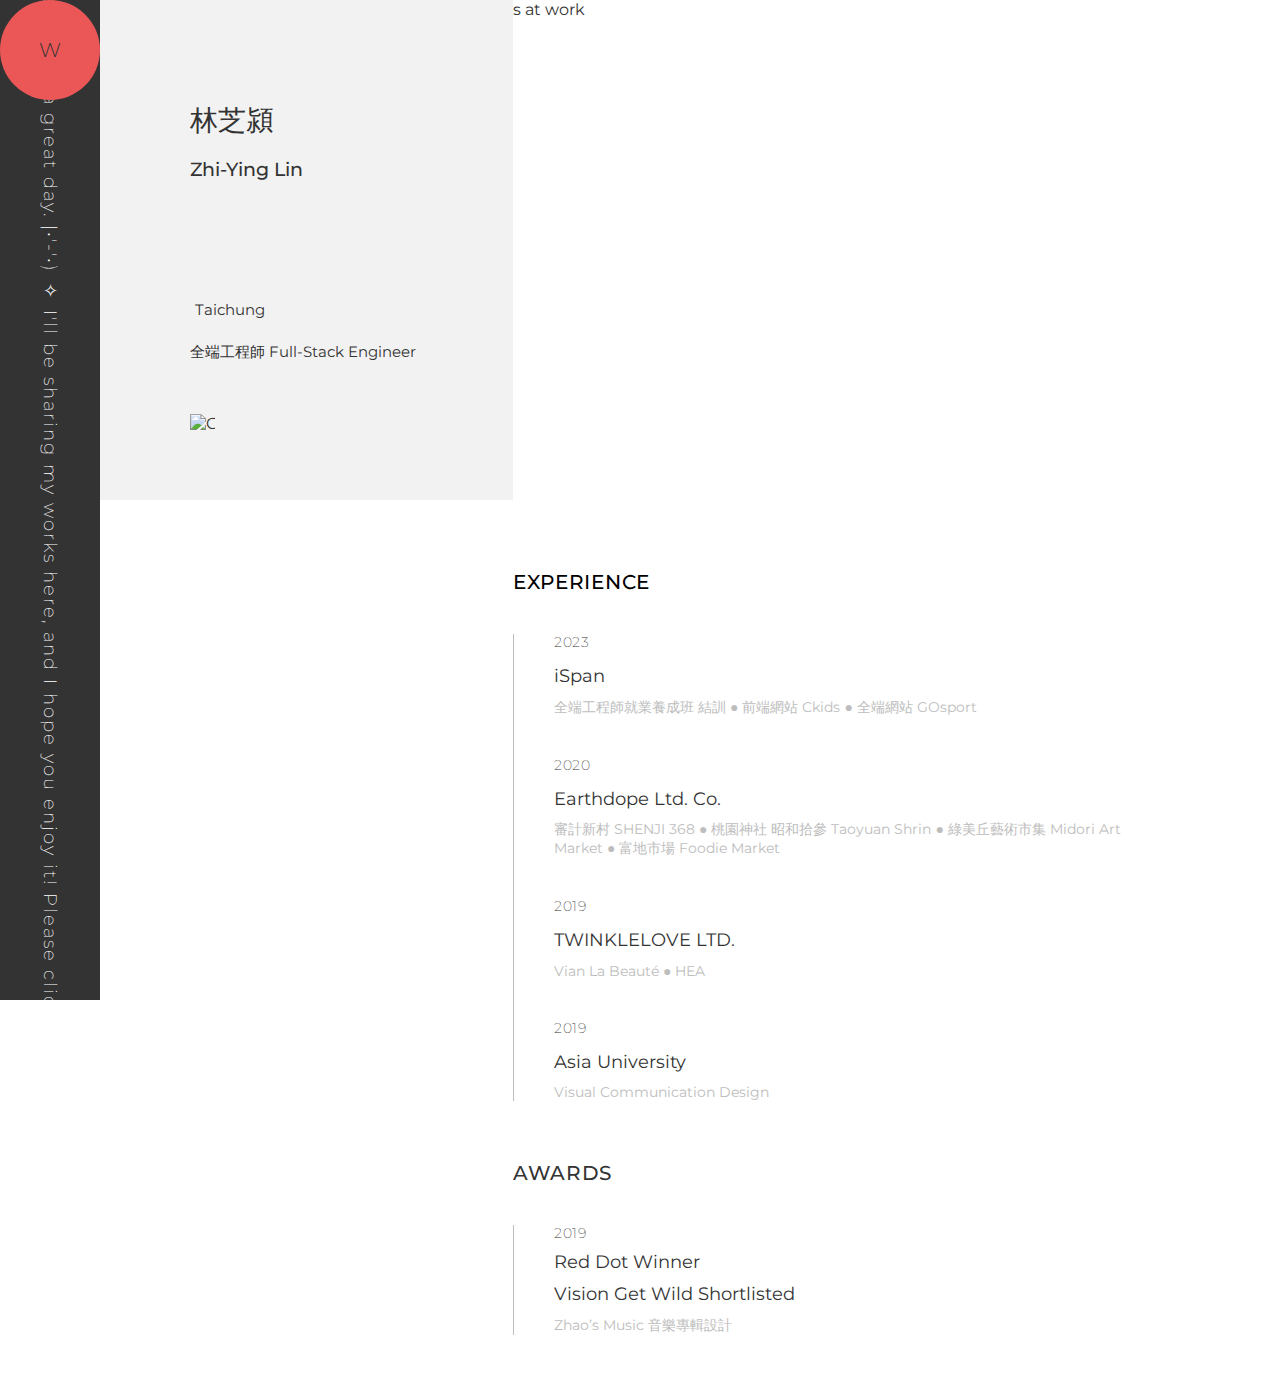
==== commit cf3445b4: "feat - 去除104連結" ====
--- a/index.html
+++ b/index.html
@@ -38,16 +38,15 @@
                 <div>Zhi-Ying Lin</div>
                 <div>
                     <i class="fa-solid fa-location-dot" 
-                       style="color: #333333; 
-                              margin-right: 5px;"></i>
+                       style="color: #333333; margin-right: 5px;"></i>
                     Taichung
                 </div>
                 <div>全端工程師 Full-Stack Engineer</div>
-                <div class='linkImg'>
+                <!-- <div class='linkImg'>
                     <a href="https://pda.104.com.tw/profile/share/bFgohzYiBeM64TuWPzGf12tsYiaAyfgz" target="_blank">
                         <img src="./img/104.png" alt="104 Resume Link" />
                     </a>
-                </div>
+                </div> -->
                 <div class='linkImg'>
                     <a href="https://github.com/0zzzzzz1?tab=repositories" target="_blank">
                         <img src="./img/github.png" alt="GitHub Link" />
--- a/css/all.css
+++ b/css/all.css
@@ -199,14 +199,9 @@
     white-space: pre-line;
   }
   .main .basic div:nth-of-type(5) {
-    left: 373px;
-    z-index: 99;
+    z-index: 98;
   }
   .main .basic div:nth-of-type(6) {
-    left: 418px;
-    z-index: 98;
-  }
-  .main .basic div:nth-of-type(7) {
     width: 65%;
     height: 500px;
     overflow: hidden;
@@ -214,7 +209,7 @@
     right: 0px;
     z-index: -1;
   }
-  .main .basic div:nth-of-type(7) img {
+  .main .basic div:nth-of-type(6) img {
     width: 100%;
     height: 100%;
     object-fit: cover;
@@ -252,13 +247,9 @@
     white-space: pre-line;
   }
   .main .basic div:nth-of-type(5) {
-    z-index: 99;
+    z-index: 98;
   }
   .main .basic div:nth-of-type(6) {
-    left: 145px;
-    z-index: 98;
-  }
-  .main .basic div:nth-of-type(7) {
     width: 65%;
     height: 500px;
     overflow: hidden;
@@ -266,7 +257,7 @@
     right: 0px;
     z-index: -1;
   }
-  .main .basic div:nth-of-type(7) img {
+  .main .basic div:nth-of-type(6) img {
     width: 100%;
     height: 100%;
     object-fit: cover;
@@ -310,14 +301,9 @@
     overflow-wrap: break-word;
   }
   .main .basic div:nth-of-type(5) {
-    right: 75px;
-    z-index: 99;
+    z-index: 98;
   }
   .main .basic div:nth-of-type(6) {
-    right: 40px;
-    z-index: 98;
-  }
-  .main .basic div:nth-of-type(7) {
     padding-left: 0px;
     width: 100vw;
     height: 320px;
@@ -326,7 +312,7 @@
     right: 0;
     z-index: 300;
   }
-  .main .basic div:nth-of-type(7) img {
+  .main .basic div:nth-of-type(6) img {
     width: 100%;
     height: 100%;
     object-fit: cover;
@@ -659,9 +645,6 @@
   overflow: hidden;
   white-space: nowrap;
 }
-.works .worksBox .workBoxS {
-  margin-top: 50px;
-}
 @media (min-width: 768px) {
   .works .worksBox .workBoxS {
     width: 28%;
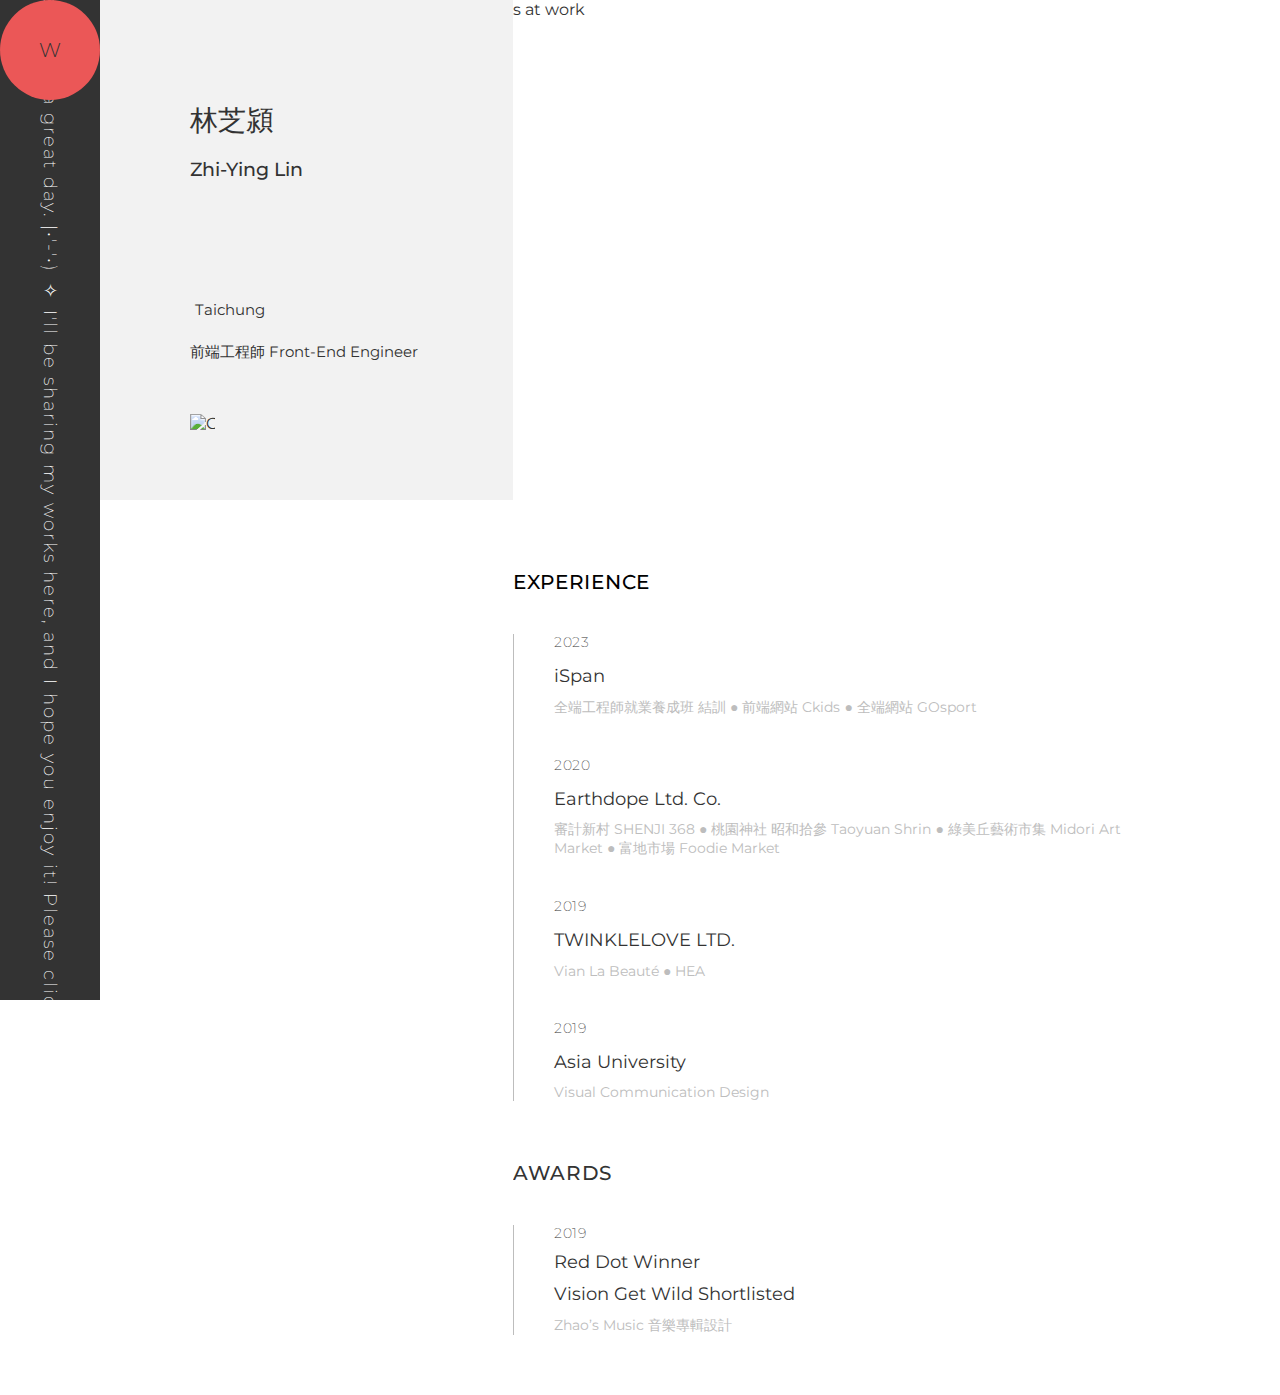
==== commit b102b132: "fix - url" ====
--- a/index.html
+++ b/index.html
@@ -41,7 +41,7 @@
                        style="color: #333333; margin-right: 5px;"></i>
                     Taichung
                 </div>
-                <div>全端工程師 Full-Stack Engineer</div>
+                <div>前端工程師 Front-End Engineer</div>
                 <!-- <div class='linkImg'>
                     <a href="https://pda.104.com.tw/profile/share/bFgohzYiBeM64TuWPzGf12tsYiaAyfgz" target="_blank">
                         <img src="./img/104.png" alt="104 Resume Link" />
@@ -107,8 +107,9 @@
                 <div class="workBoxS">
                     <div class="worksImg">
                         <!-- <a href='https://youtu.be/TwbtnspfFtw' target="_blank"><img src='./img/works/Web_GOsport.jpg' /></a> -->
-                        <video src="./img/video/Display_0619拷貝.mp4" width="100%" height="auto" controls
-                               preload='auto' type="video/mp4" poster="./img/works/Web_GOsport.jpg"></video>
+                        <!-- <video src="./img/video/Display_0619拷貝.mp4" width="100%" height="auto" controls
+                               preload='auto' type="video/mp4" poster="./img/works/Web_GOsport.jpg"></video> -->
+                               <iframe width="100%" height="300" src="https://www.youtube.com/embed/TwbtnspfFtw?si=u1VUEqgjq4FGwoc5" title="YouTube video player" frameborder="0" allow="accelerometer; autoplay; clipboard-write; encrypted-media; gyroscope; picture-in-picture; web-share" referrerpolicy="strict-origin-when-cross-origin" allowfullscreen></iframe>
                     </div>
                     <div class="worksContent">
                         <p>GOsport ● Full-stack & UI Design</p>
@@ -119,8 +120,9 @@
                 <div class="workBoxS">
                     <div class="worksImg">
                         <!-- <a href='https://0zzzzzz1.github.io/Ckids/' target="_blank"><img src='./img/works/Web_Ckids.jpg' /></a>     -->
-                        <video src="./img/video/Display_0316_3拷貝.mp4" width="100%" height="auto" controls
-                               preload='auto' type="video/mp4" poster="./img/works/Web_Ckids.jpg"></video>
+                        <!-- <video src="./img/video/Display_0316_3拷貝.mp4" width="100%" height="auto" controls
+                               preload='auto' type="video/mp4" poster="./img/works/Web_Ckids.jpg"></video> -->
+                               <iframe width="100%" height="300" src="https://www.youtube.com/embed/dIH7_GDLVnU?si=F7cupWbSNQUJ_Hfc" title="YouTube video player" frameborder="0" allow="accelerometer; autoplay; clipboard-write; encrypted-media; gyroscope; picture-in-picture; web-share" referrerpolicy="strict-origin-when-cross-origin" allowfullscreen></iframe>
                     </div>
                     <div class="worksContent">
                         <p>Ckids ● Front-end</p>
@@ -128,7 +130,7 @@
                     </div>
                 </div>
                 <!-- UI 作品 -->
-                <div class="workBoxS">
+                <!-- <div class="workBoxS">
                     <div class="worksImg">
                         <video src="./img/video/家扶.mp4" width="100%" height="auto" controls
                                preload='auto' type="video/mp4" ></video>
@@ -137,7 +139,7 @@
                         <p>家扶網站練習 ● UI Design</p>
                         <p>2020</p>
                     </div>
-                </div>
+                </div> -->
                 <!-- <div class="workBoxS">
                     <div class="worksImg">
                         <video src="./img/video/HEA拷貝.mp4" width="100%" height="auto" controls></video>
--- a/css/all.css
+++ b/css/all.css
@@ -647,7 +647,7 @@
 }
 @media (min-width: 768px) {
   .works .worksBox .workBoxS {
-    width: 28%;
+    width: 43.5%;
   }
 }
 @media (max-width: 767px) {
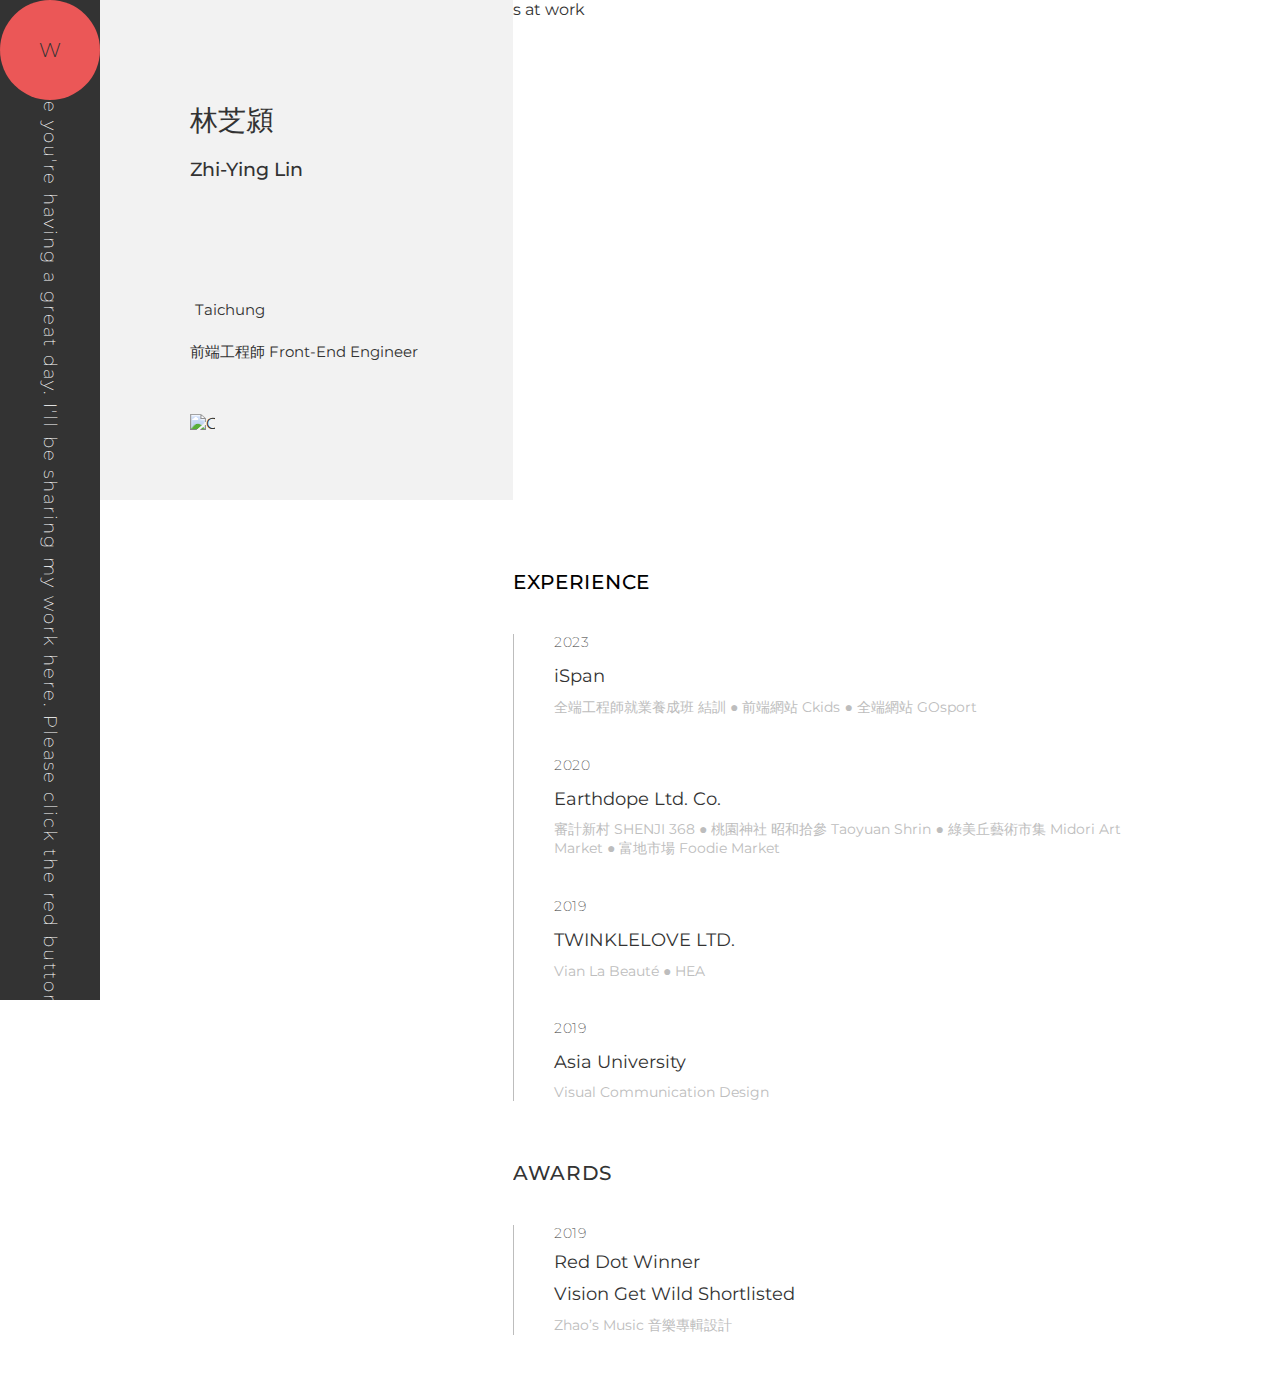
==== commit 48ac018c: "style - words" ====
--- a/index.html
+++ b/index.html
@@ -25,7 +25,7 @@
 
     <!-- 跑馬燈 -->
     <div class="marquee">
-        <p>Welcome! I hope you're having a great day. &#124;&#8226;&apos;-&apos;&#8226;&#41;&nbsp;&#10023; I'll be sharing my works here, and I hope you enjoy it! Please click the red button to see it. &leftarrow; &leftarrow; &leftarrow;</p>
+        <p>Welcome! I hope you're having a great day. I'll be sharing my work here. Please click the red button to see it. &leftarrow; &leftarrow; &leftarrow;</p>
     </div>
 
     <!-- 基本資料 -->
--- a/css/all.css
+++ b/css/all.css
@@ -324,7 +324,7 @@
 }
 @media (min-width: 1440px) {
   .main .basic .linkImg {
-    top: 395px;
+    top: 436px;
   }
 }
 @media (min-width: 768px) and (max-width: 1439px) {
@@ -336,7 +336,8 @@
   .main .basic .linkImg {
     width: 20px;
     height: 20px;
-    top: 512px;
+    top: 510px;
+    left: 240px;
   }
 }
 .main .basic .linkImg a {
